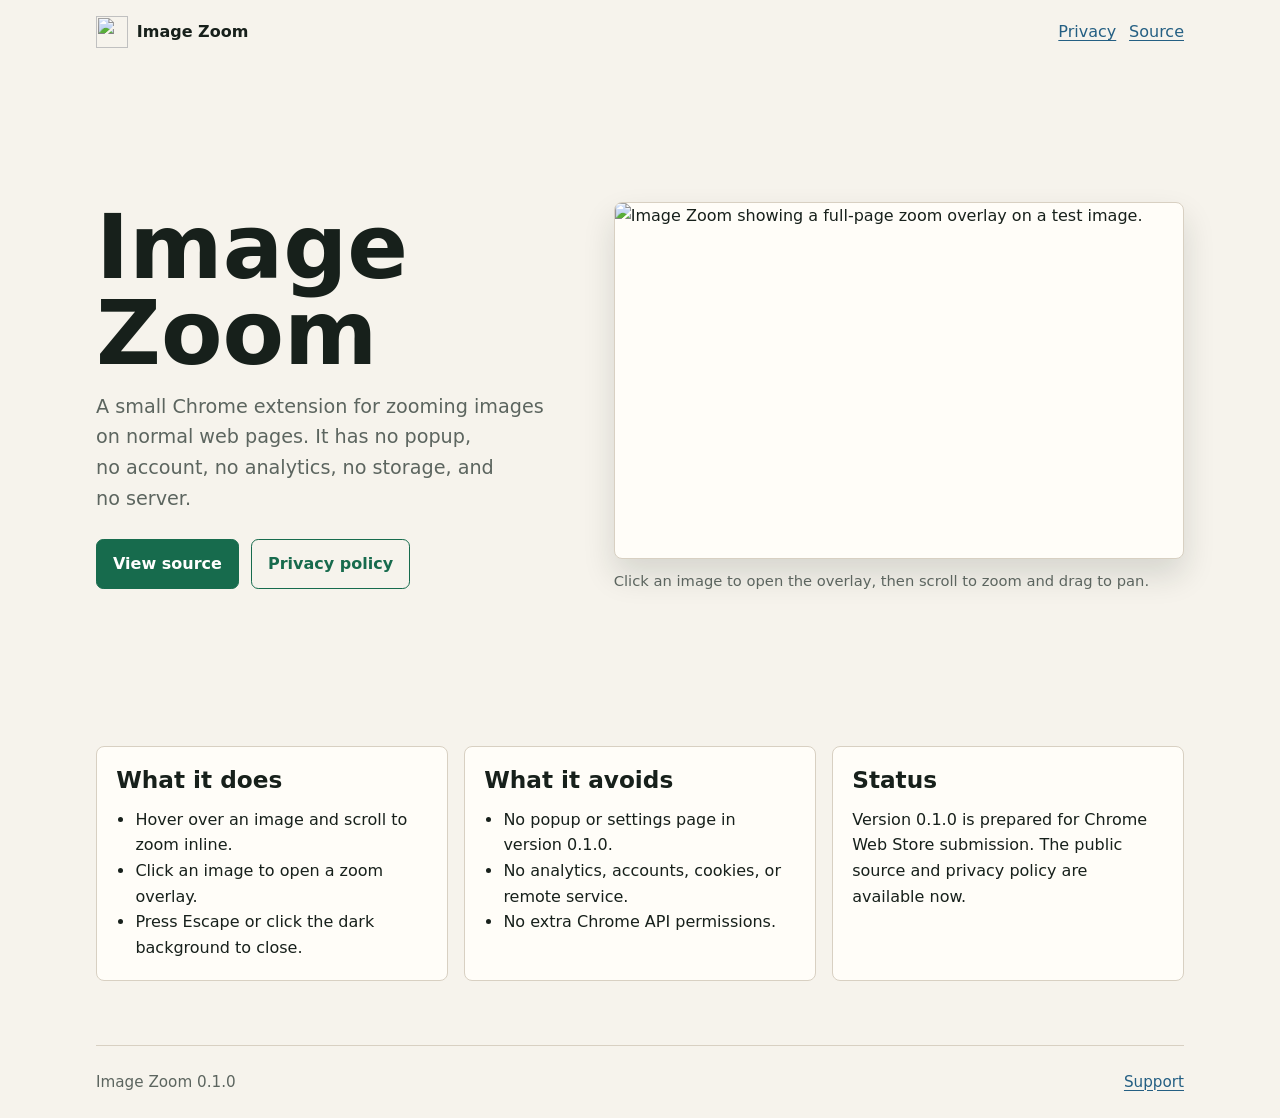
==== site/index.html @ 9a09eea5 "Prepare public GitHub Pages release" ====
<!DOCTYPE html>
<html lang="en">
<head>
  <meta charset="utf-8">
  <meta name="viewport" content="width=device-width, initial-scale=1.0">
  <title>Image Zoom</title>
  <meta name="description" content="Image Zoom is a small Chrome extension for zooming images on web pages.">
  <style>
    :root {
      color-scheme: light;
      --bg: #f6f3ec;
      --ink: #17201b;
      --muted: #5c655f;
      --panel: #fffdf8;
      --line: #d8d0c2;
      --green: #176b4d;
      --blue: #245f83;
      --gold: #b57915;
    }

    * {
      box-sizing: border-box;
    }

    body {
      margin: 0;
      color: var(--ink);
      background: var(--bg);
      font-family: ui-sans-serif, system-ui, -apple-system, BlinkMacSystemFont, "Segoe UI", sans-serif;
      font-size: 1rem;
      line-height: 1.6;
    }

    a {
      color: var(--blue);
      text-decoration-thickness: 0.08em;
      text-underline-offset: 0.18em;
    }

    a:focus-visible {
      outline: 0.18rem solid var(--gold);
      outline-offset: 0.2rem;
    }

    header,
    main,
    footer {
      width: min(68rem, calc(100% - 2rem));
      margin-inline: auto;
    }

    header {
      display: flex;
      align-items: center;
      justify-content: space-between;
      gap: 1rem;
      padding-block: 1rem;
    }

    nav ul {
      display: flex;
      flex-wrap: wrap;
      gap: 0.8rem;
      padding: 0;
      margin: 0;
      list-style: none;
    }

    .brand {
      display: inline-flex;
      align-items: center;
      gap: 0.55rem;
      color: var(--ink);
      font-weight: 700;
      text-decoration: none;
    }

    .brand img {
      width: 2rem;
      height: 2rem;
    }

    .hero {
      display: grid;
      grid-template-columns: minmax(0, 0.9fr) minmax(18rem, 1.1fr);
      gap: clamp(1.5rem, 4vw, 3.5rem);
      align-items: center;
      min-height: 74vh;
      padding-block: clamp(2rem, 6vw, 5rem);
    }

    h1 {
      margin: 0;
      font-size: clamp(2.4rem, 7vw, 5.6rem);
      line-height: 0.95;
      text-wrap: balance;
    }

    h2 {
      margin: 0 0 0.8rem;
      font-size: 1.45rem;
      line-height: 1.2;
    }

    p {
      margin: 0;
      text-wrap: pretty;
    }

    .lede {
      max-width: 36rem;
      margin-block: 1rem 1.5rem;
      color: var(--muted);
      font-size: 1.2rem;
    }

    .actions {
      display: flex;
      flex-wrap: wrap;
      gap: 0.75rem;
    }

    .button {
      display: inline-flex;
      align-items: center;
      min-height: 2.8rem;
      padding: 0.7rem 1rem;
      border: 0.1rem solid var(--green);
      border-radius: 0.45rem;
      background: var(--green);
      color: white;
      font-weight: 700;
      text-decoration: none;
    }

    .button.secondary {
      background: transparent;
      color: var(--green);
    }

    .screenshot {
      margin: 0;
    }

    .screenshot img {
      display: block;
      width: 100%;
      height: auto;
      border: 0.1rem solid var(--line);
      border-radius: 0.5rem;
      background: var(--panel);
      box-shadow: 0 1rem 2rem rgb(23 32 27 / 14%);
    }

    .screenshot figcaption {
      margin-top: 0.6rem;
      color: var(--muted);
      font-size: 0.92rem;
    }

    .sections {
      display: grid;
      grid-template-columns: repeat(3, minmax(0, 1fr));
      gap: 1rem;
      padding-block: 1rem 4rem;
    }

    section {
      padding: 1.2rem;
      border: 0.1rem solid var(--line);
      border-radius: 0.5rem;
      background: var(--panel);
    }

    section ul {
      padding-left: 1.2rem;
      margin-block: 0.6rem 0;
    }

    footer {
      display: flex;
      flex-wrap: wrap;
      justify-content: space-between;
      gap: 0.8rem;
      padding-block: 1.5rem;
      border-top: 0.1rem solid var(--line);
      color: var(--muted);
      font-size: 0.95rem;
    }

    @media (max-width: 760px) {
      header {
        align-items: flex-start;
        flex-direction: column;
      }

      .hero,
      .sections {
        grid-template-columns: 1fr;
      }

      .hero {
        min-height: auto;
      }
    }
  </style>
</head>
<body>
  <header>
    <a class="brand" href="./" aria-label="Image Zoom home">
      <img src="icons/icon-48.png" width="48" height="48" alt="">
      <span>Image Zoom</span>
    </a>
    <nav aria-label="Main navigation">
      <ul>
        <li><a href="privacy/">Privacy</a></li>
        <li><a href="https://github.com/liewcf/imagezoom">Source</a></li>
      </ul>
    </nav>
  </header>

  <main>
    <div class="hero">
      <div>
        <h1>Image Zoom</h1>
        <p class="lede">A small Chrome extension for zooming images on normal web pages. It has no popup, no account, no analytics, no storage, and no server.</p>
        <div class="actions" aria-label="Project links">
          <a class="button" href="https://github.com/liewcf/imagezoom">View source</a>
          <a class="button secondary" href="privacy/">Privacy policy</a>
        </div>
      </div>
      <figure class="screenshot">
        <img src="store-assets/screenshot-overlay-1280x800.png" width="1280" height="800" alt="Image Zoom showing a full-page zoom overlay on a test image." fetchpriority="high">
        <figcaption>Click an image to open the overlay, then scroll to zoom and drag to pan.</figcaption>
      </figure>
    </div>

    <div class="sections">
      <section>
        <h2>What it does</h2>
        <ul>
          <li>Hover over an image and scroll to zoom inline.</li>
          <li>Click an image to open a zoom overlay.</li>
          <li>Press Escape or click the dark background to close.</li>
        </ul>
      </section>
      <section>
        <h2>What it avoids</h2>
        <ul>
          <li>No popup or settings page in version 0.1.0.</li>
          <li>No analytics, accounts, cookies, or remote service.</li>
          <li>No extra Chrome API permissions.</li>
        </ul>
      </section>
      <section>
        <h2>Status</h2>
        <p>Version 0.1.0 is prepared for Chrome Web Store submission. The public source and privacy policy are available now.</p>
      </section>
    </div>
  </main>

  <footer>
    <span>Image Zoom 0.1.0</span>
    <span><a href="https://github.com/liewcf/imagezoom/issues">Support</a></span>
  </footer>
</body>
</html>
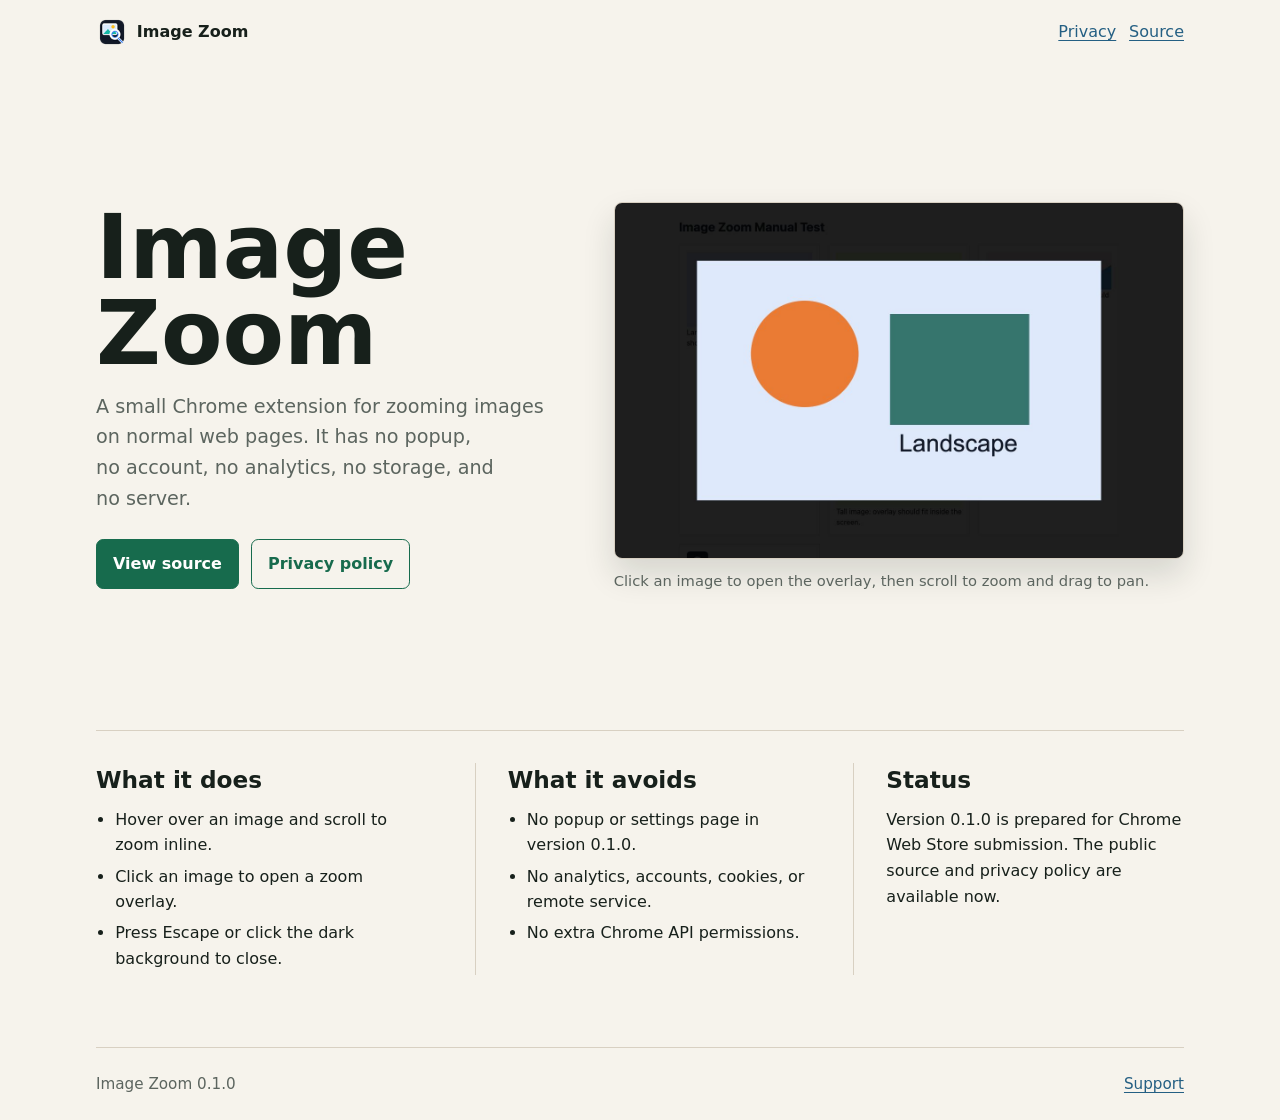
==== commit b0c1054d: "Simplify homepage sections and fix local preview assets" ====
--- a/site/index.html
+++ b/site/index.html
@@ -161,20 +161,27 @@
     .sections {
       display: grid;
       grid-template-columns: repeat(3, minmax(0, 1fr));
-      gap: 1rem;
-      padding-block: 1rem 4rem;
+      gap: clamp(1.5rem, 4vw, 3rem);
+      padding-block: 2rem 4.5rem;
+      border-top: 0.1rem solid var(--line);
     }
 
     section {
-      padding: 1.2rem;
-      border: 0.1rem solid var(--line);
-      border-radius: 0.5rem;
-      background: var(--panel);
+      padding-block: 0.2rem;
+    }
+
+    section + section {
+      padding-left: clamp(1rem, 3vw, 2rem);
+      border-left: 0.1rem solid var(--line);
     }
 
     section ul {
       padding-left: 1.2rem;
       margin-block: 0.6rem 0;
+    }
+
+    section li + li {
+      margin-top: 0.35rem;
     }
 
     footer {
@@ -201,6 +208,19 @@
 
       .hero {
         min-height: auto;
+      }
+
+      .sections {
+        gap: 0;
+        padding-block: 1.5rem 3rem;
+      }
+
+      section + section {
+        margin-top: 1.4rem;
+        padding-top: 1.4rem;
+        padding-left: 0;
+        border-top: 0.1rem solid var(--line);
+        border-left: 0;
       }
     }
   </style>
@@ -211,7 +231,7 @@
       <img src="icons/icon-48.png" width="48" height="48" alt="">
       <span>Image Zoom</span>
     </a>
-    <nav aria-label="Main navigation">
+    <nav aria-label="Main">
       <ul>
         <li><a href="privacy/">Privacy</a></li>
         <li><a href="https://github.com/liewcf/imagezoom">Source</a></li>
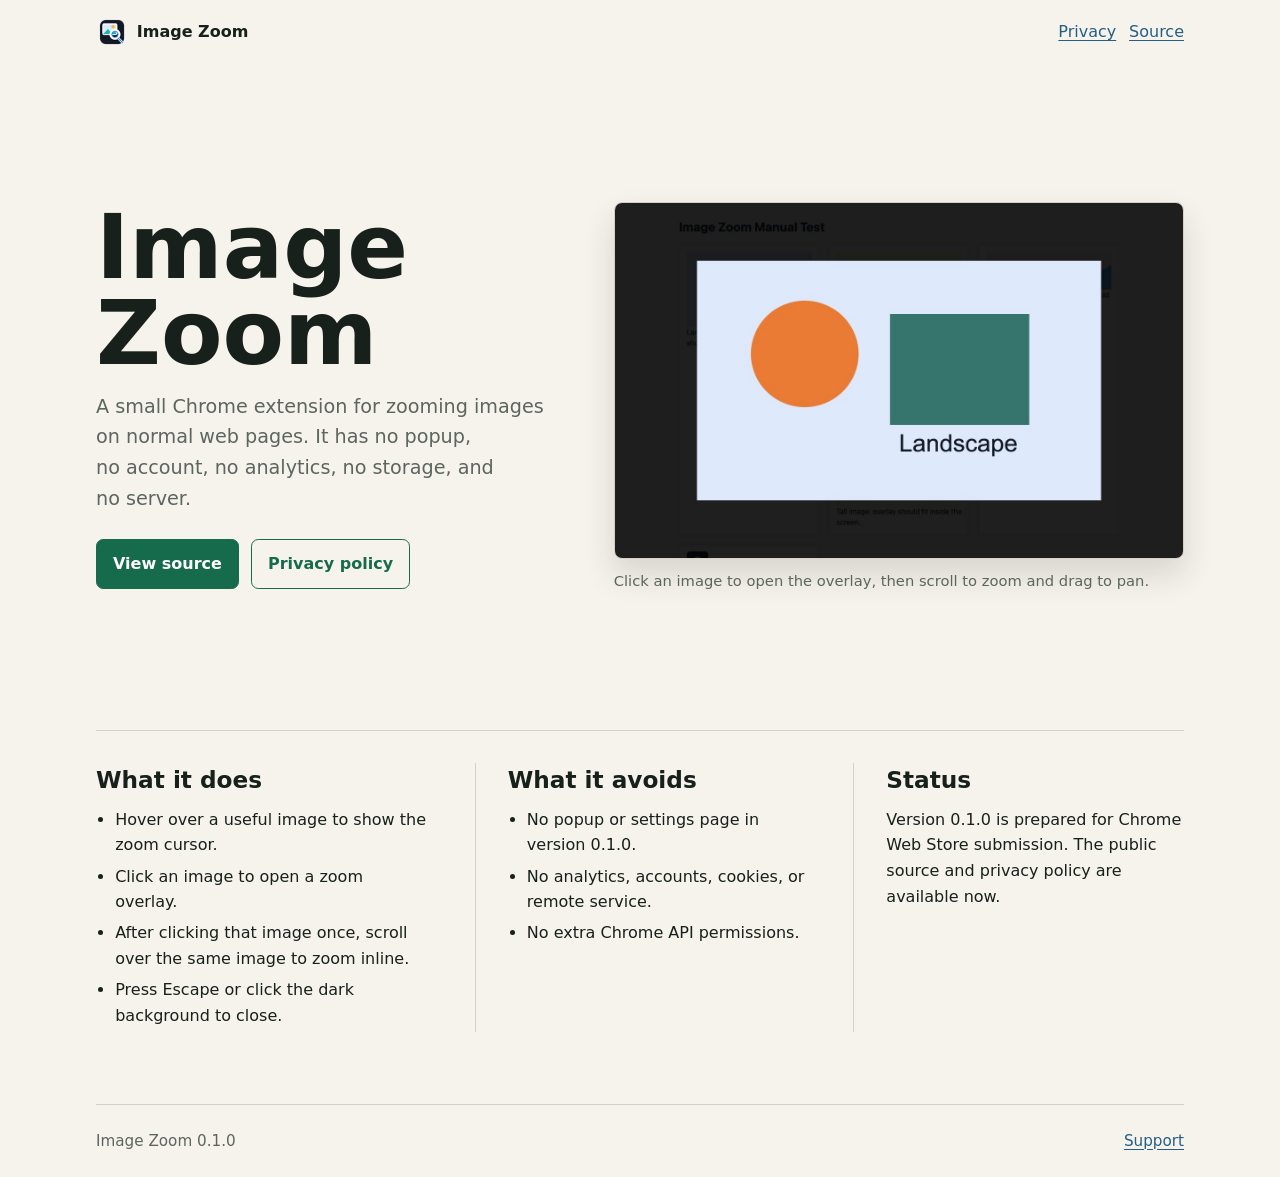
==== commit 26d2ebd8: "Gate inline zoom behind image click" ====
--- a/site/index.html
+++ b/site/index.html
@@ -259,8 +259,9 @@
       <section>
         <h2>What it does</h2>
         <ul>
-          <li>Hover over an image and scroll to zoom inline.</li>
+          <li>Hover over a useful image to show the zoom cursor.</li>
           <li>Click an image to open a zoom overlay.</li>
+          <li>After clicking that image once, scroll over the same image to zoom inline.</li>
           <li>Press Escape or click the dark background to close.</li>
         </ul>
       </section>
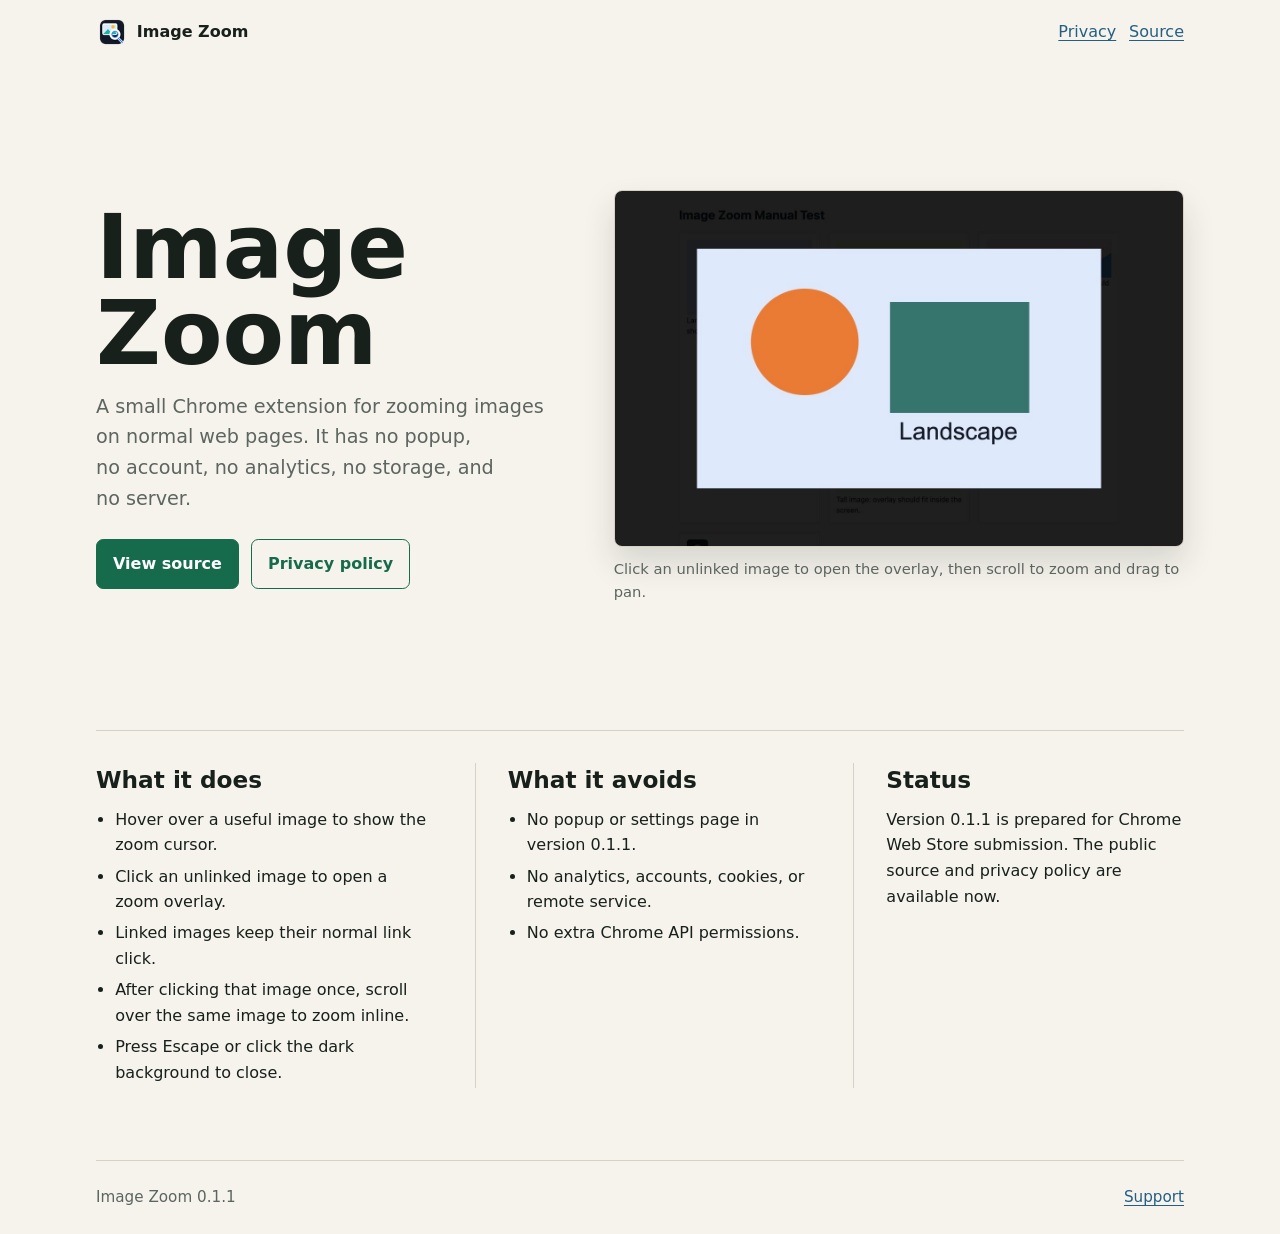
==== commit 3ca0c8b8: "Respect linked image clicks" ====
--- a/site/index.html
+++ b/site/index.html
@@ -5,6 +5,20 @@
   <meta name="viewport" content="width=device-width, initial-scale=1.0">
   <title>Image Zoom</title>
   <meta name="description" content="Image Zoom is a small Chrome extension for zooming images on web pages.">
+  <link rel="canonical" href="https://liewcf.github.io/imagezoom/">
+  <meta property="og:type" content="website">
+  <meta property="og:url" content="https://liewcf.github.io/imagezoom/">
+  <meta property="og:title" content="Image Zoom">
+  <meta property="og:description" content="Image Zoom is a small Chrome extension for zooming images on web pages.">
+  <meta property="og:image" content="https://liewcf.github.io/imagezoom/store-assets/screenshot-overlay-1280x800.png">
+  <meta property="og:image:width" content="1280">
+  <meta property="og:image:height" content="800">
+  <meta property="og:image:alt" content="Image Zoom showing a full-page zoom overlay on a test image.">
+  <meta name="twitter:card" content="summary_large_image">
+  <meta name="twitter:title" content="Image Zoom">
+  <meta name="twitter:description" content="Image Zoom is a small Chrome extension for zooming images on web pages.">
+  <meta name="twitter:image" content="https://liewcf.github.io/imagezoom/store-assets/screenshot-overlay-1280x800.png">
+  <meta name="twitter:image:alt" content="Image Zoom showing a full-page zoom overlay on a test image.">
   <style>
     :root {
       color-scheme: light;
@@ -251,7 +265,7 @@
       </div>
       <figure class="screenshot">
         <img src="store-assets/screenshot-overlay-1280x800.png" width="1280" height="800" alt="Image Zoom showing a full-page zoom overlay on a test image." fetchpriority="high">
-        <figcaption>Click an image to open the overlay, then scroll to zoom and drag to pan.</figcaption>
+        <figcaption>Click an unlinked image to open the overlay, then scroll to zoom and drag to pan.</figcaption>
       </figure>
     </div>
 
@@ -260,7 +274,8 @@
         <h2>What it does</h2>
         <ul>
           <li>Hover over a useful image to show the zoom cursor.</li>
-          <li>Click an image to open a zoom overlay.</li>
+          <li>Click an unlinked image to open a zoom overlay.</li>
+          <li>Linked images keep their normal link click.</li>
           <li>After clicking that image once, scroll over the same image to zoom inline.</li>
           <li>Press Escape or click the dark background to close.</li>
         </ul>
@@ -268,20 +283,20 @@
       <section>
         <h2>What it avoids</h2>
         <ul>
-          <li>No popup or settings page in version 0.1.0.</li>
+          <li>No popup or settings page in version 0.1.1.</li>
           <li>No analytics, accounts, cookies, or remote service.</li>
           <li>No extra Chrome API permissions.</li>
         </ul>
       </section>
       <section>
         <h2>Status</h2>
-        <p>Version 0.1.0 is prepared for Chrome Web Store submission. The public source and privacy policy are available now.</p>
+        <p>Version 0.1.1 is prepared for Chrome Web Store submission. The public source and privacy policy are available now.</p>
       </section>
     </div>
   </main>
 
   <footer>
-    <span>Image Zoom 0.1.0</span>
+    <span>Image Zoom 0.1.1</span>
     <span><a href="https://github.com/liewcf/imagezoom/issues">Support</a></span>
   </footer>
 </body>
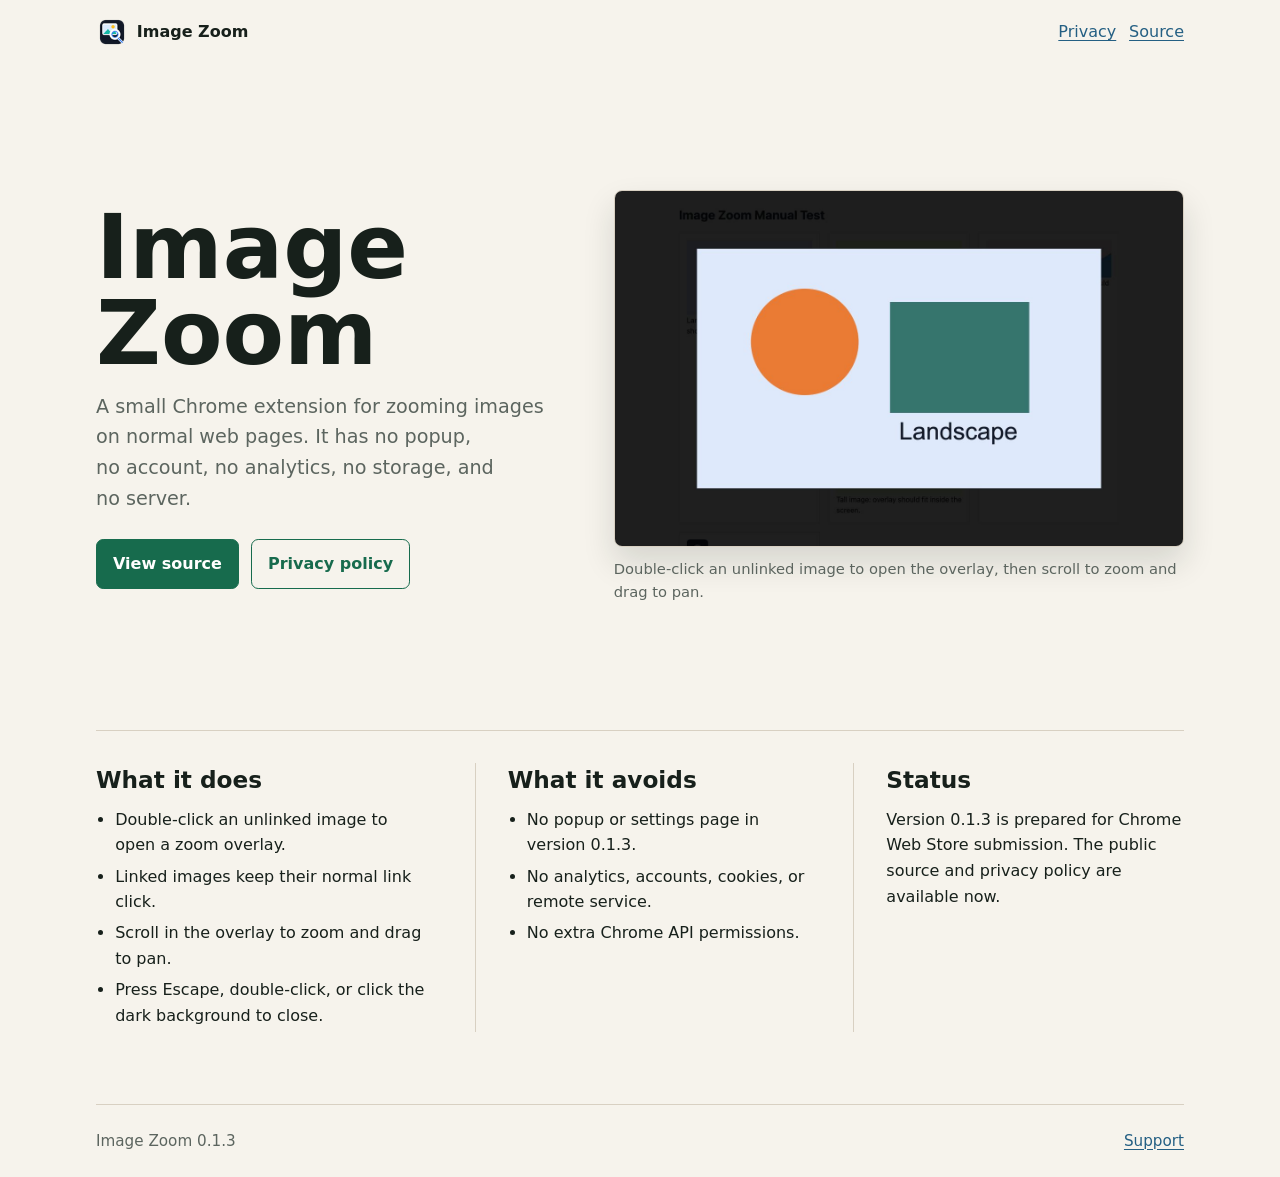
==== commit b2a06d6a: "Release Image Zoom 0.1.3" ====
--- a/site/index.html
+++ b/site/index.html
@@ -265,7 +265,7 @@
       </div>
       <figure class="screenshot">
         <img src="store-assets/screenshot-overlay-1280x800.png" width="1280" height="800" alt="Image Zoom showing a full-page zoom overlay on a test image." fetchpriority="high">
-        <figcaption>Click an unlinked image to open the overlay, then scroll to zoom and drag to pan.</figcaption>
+        <figcaption>Double-click an unlinked image to open the overlay, then scroll to zoom and drag to pan.</figcaption>
       </figure>
     </div>
 
@@ -273,30 +273,29 @@
       <section>
         <h2>What it does</h2>
         <ul>
-          <li>Hover over a useful image to show the zoom cursor.</li>
-          <li>Click an unlinked image to open a zoom overlay.</li>
+          <li>Double-click an unlinked image to open a zoom overlay.</li>
           <li>Linked images keep their normal link click.</li>
-          <li>After clicking that image once, scroll over the same image to zoom inline.</li>
-          <li>Press Escape or click the dark background to close.</li>
+          <li>Scroll in the overlay to zoom and drag to pan.</li>
+          <li>Press Escape, double-click, or click the dark background to close.</li>
         </ul>
       </section>
       <section>
         <h2>What it avoids</h2>
         <ul>
-          <li>No popup or settings page in version 0.1.1.</li>
+          <li>No popup or settings page in version 0.1.3.</li>
           <li>No analytics, accounts, cookies, or remote service.</li>
           <li>No extra Chrome API permissions.</li>
         </ul>
       </section>
       <section>
         <h2>Status</h2>
-        <p>Version 0.1.1 is prepared for Chrome Web Store submission. The public source and privacy policy are available now.</p>
+        <p>Version 0.1.3 is prepared for Chrome Web Store submission. The public source and privacy policy are available now.</p>
       </section>
     </div>
   </main>
 
   <footer>
-    <span>Image Zoom 0.1.1</span>
+    <span>Image Zoom 0.1.3</span>
     <span><a href="https://github.com/liewcf/imagezoom/issues">Support</a></span>
   </footer>
 </body>
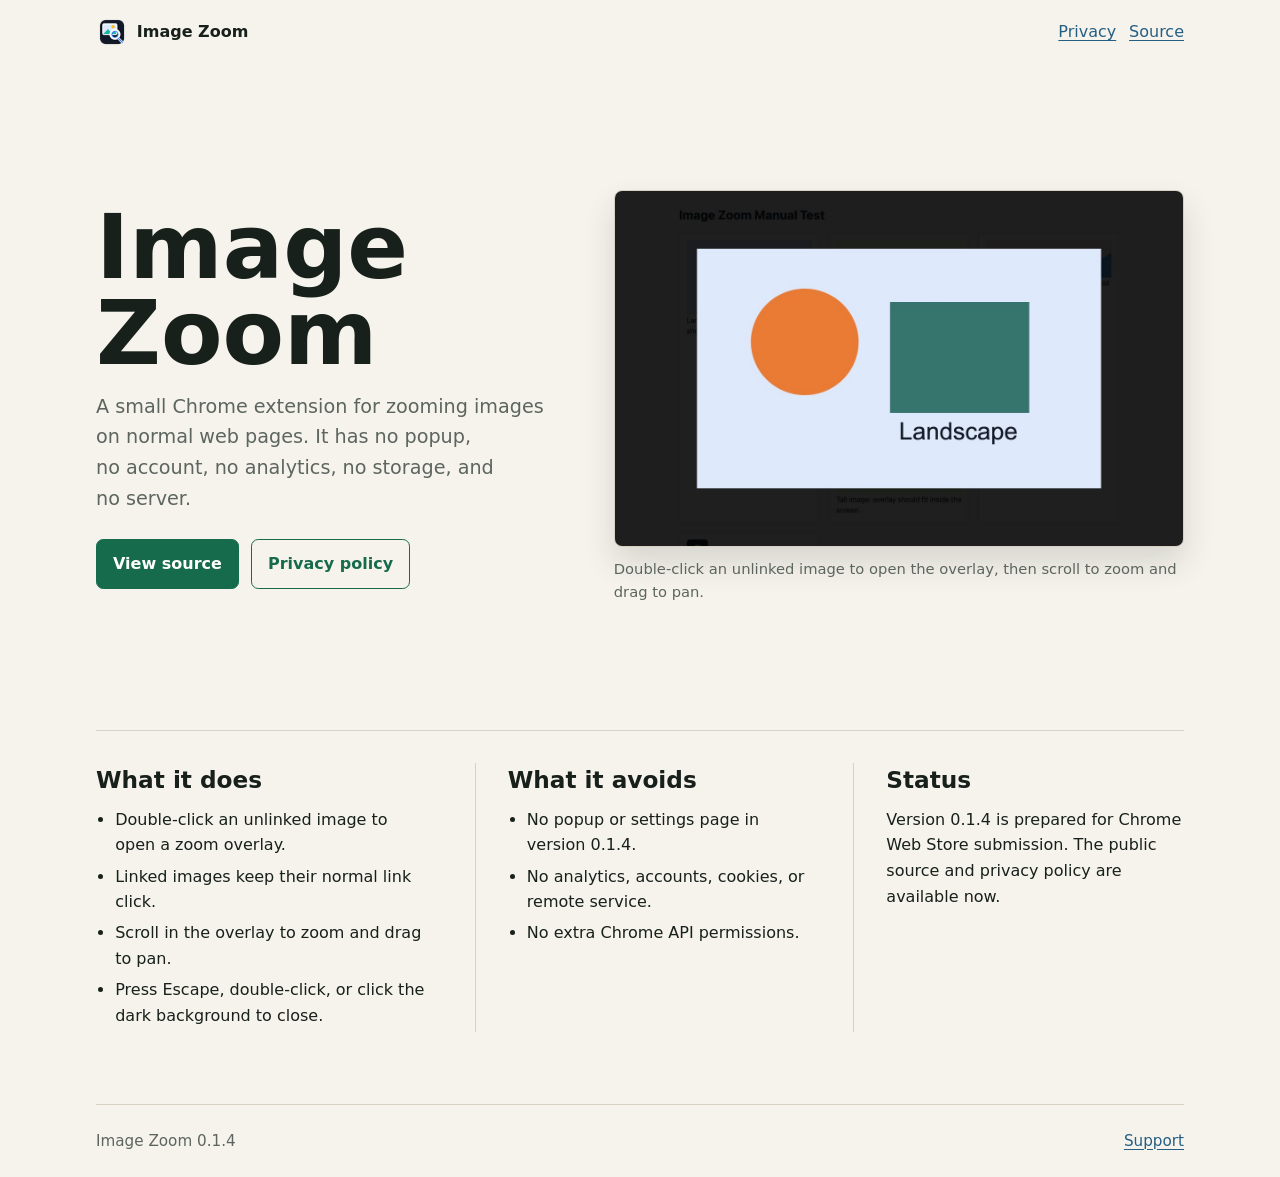
==== commit 4d60260b: "Release Image Zoom 0.1.4" ====
--- a/site/index.html
+++ b/site/index.html
@@ -282,20 +282,20 @@
       <section>
         <h2>What it avoids</h2>
         <ul>
-          <li>No popup or settings page in version 0.1.3.</li>
+          <li>No popup or settings page in version 0.1.4.</li>
           <li>No analytics, accounts, cookies, or remote service.</li>
           <li>No extra Chrome API permissions.</li>
         </ul>
       </section>
       <section>
         <h2>Status</h2>
-        <p>Version 0.1.3 is prepared for Chrome Web Store submission. The public source and privacy policy are available now.</p>
+        <p>Version 0.1.4 is prepared for Chrome Web Store submission. The public source and privacy policy are available now.</p>
       </section>
     </div>
   </main>
 
   <footer>
-    <span>Image Zoom 0.1.3</span>
+    <span>Image Zoom 0.1.4</span>
     <span><a href="https://github.com/liewcf/imagezoom/issues">Support</a></span>
   </footer>
 </body>
